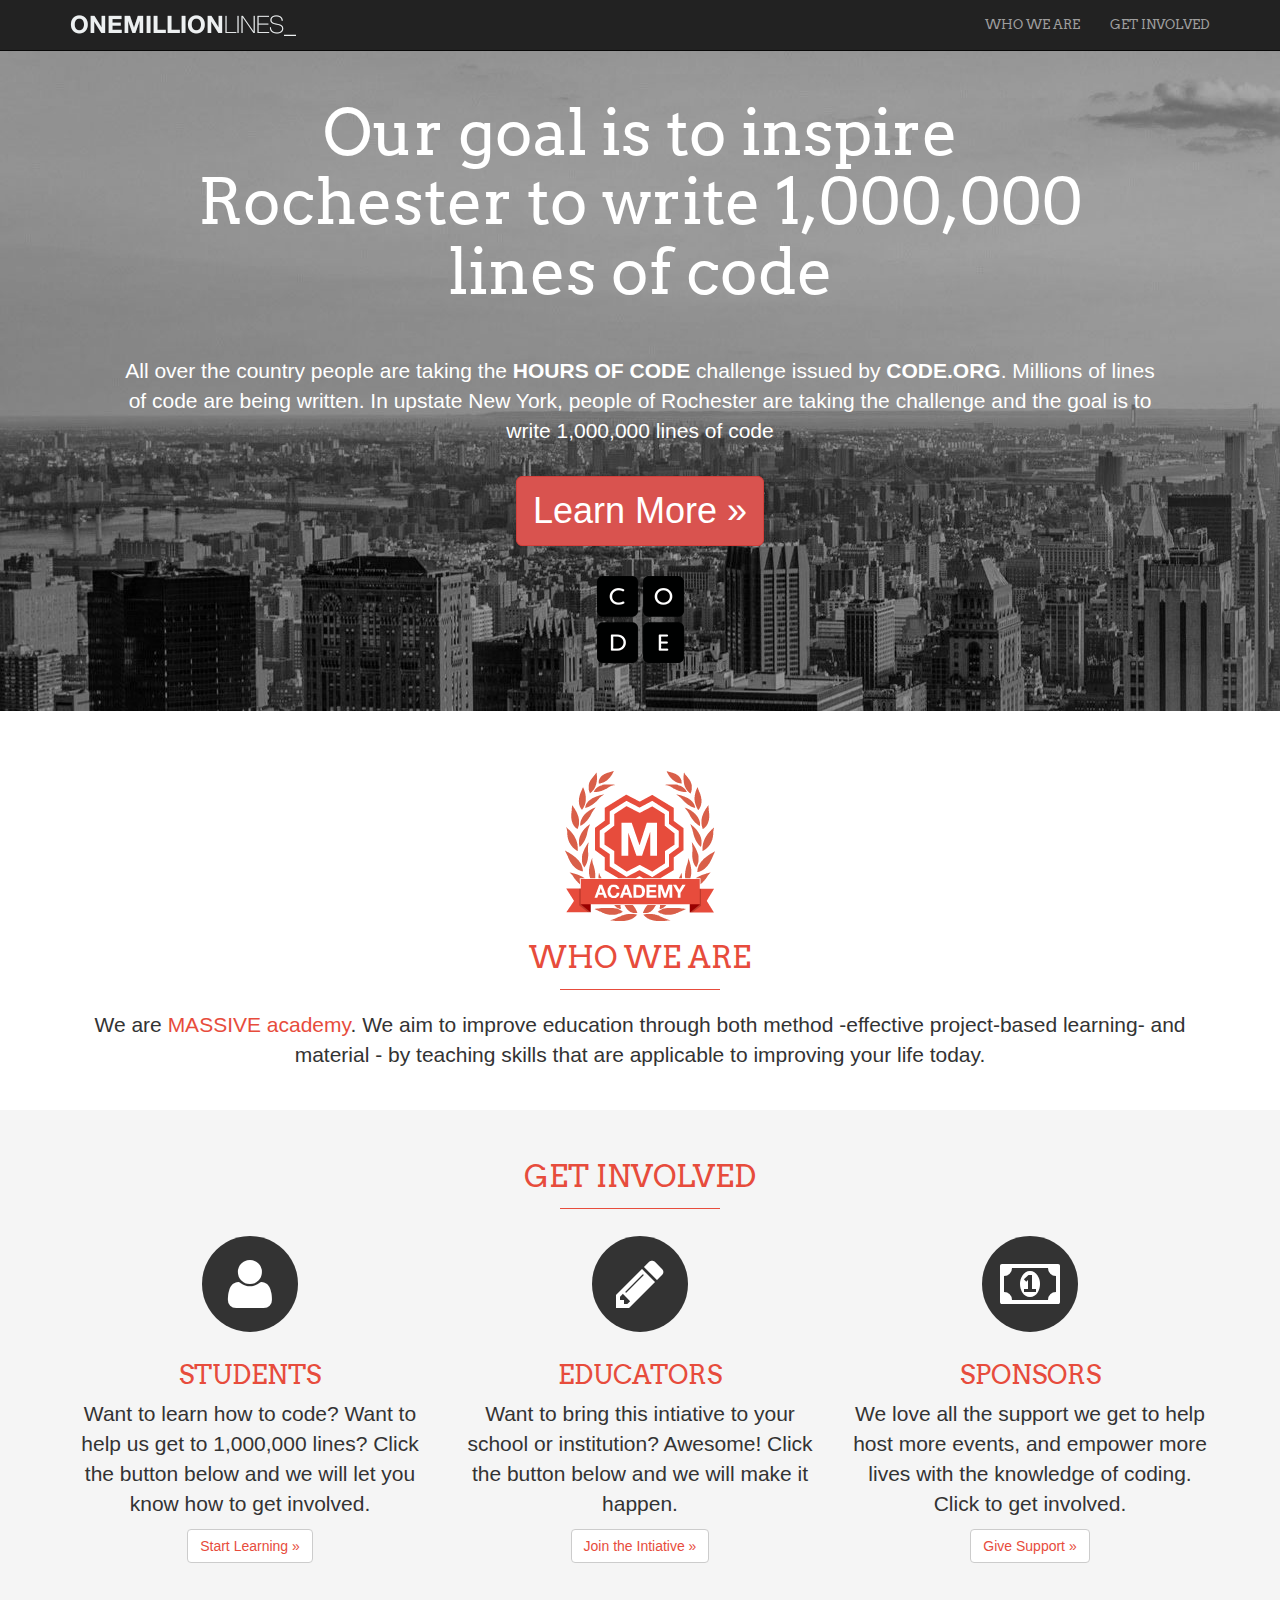
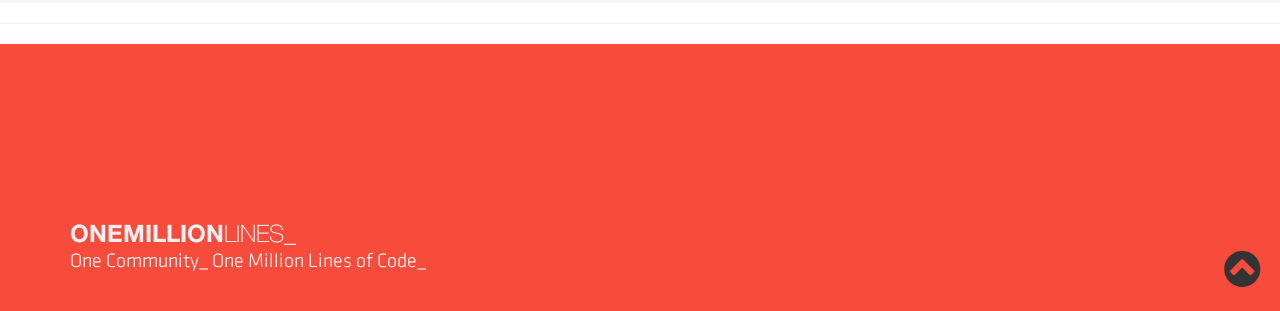
==== first-site/index.html @ d480a221 "Responsive Websites in HTML5, CSS3 and Bootstrap" ====
<!DOCTYPE html>
<html lang="en">
  <head>
    <meta charset="utf-8">
    <meta http-equiv="X-UA-Compatible" content="IE=edge">
    <meta name="viewport" content="width=device-width, initial-scale=1">
    <meta name="description" content="">
    <meta name="author" content="">
    <link rel="icon" href="../../favicon.ico">

    <title>One Million Line</title>

    <!-- This is our Google Avro Font and Font-Awesome-->
    <link href='http://fonts.googleapis.com/css?family=Arvo' rel='stylesheet' type='text/css'>
    <link rel="stylesheet" href="fonts/font-awesome/css/font-awesome.min.css">

    <!-- Bootstrap core CSS -->
    <link href="css/bootstrap.min.css" rel="stylesheet">

    <!-- Custom styles for this template -->
    <link href="css/custom.css" rel="stylesheet">

    <!-- Just for debugging purposes. Don't actually copy these 2 lines! -->
    <!--[if lt IE 9]><script src="../../assets/js/ie8-responsive-file-warning.js"></script><![endif]-->
    <script src="../../assets/js/ie-emulation-modes-warning.js"></script>

    <!-- HTML5 shim and Respond.js for IE8 support of HTML5 elements and media queries -->
    <!--[if lt IE 9]>
      <script src="https://oss.maxcdn.com/html5shiv/3.7.2/html5shiv.min.js"></script>
      <script src="https://oss.maxcdn.com/respond/1.4.2/respond.min.js"></script>
    <![endif]-->
  </head>

  <body data-spy="scroll" data-target=".navbar-collapse" data-offset="50">

     <nav class="navbar navbar-inverse navbar-fixed-top" role="navigation">
      <div class="container">
        <div class="navbar-header">
          <a class="navbar-brand" href="#jumbotron"><img src="images/top-logo.png" alt="One Million Lines"></a>
        </div>
        <div id="navbar" class="collapse navbar-collapse">
          <ul class="nav navbar-nav navbar-right">
            <li><a href="#who">WHO WE ARE</a></li>
            <li><a href="#get-involved">GET INVOLVED</a></li>
          </ul>
        </div><!--/.nav-collapse -->
      </div>
    </nav>

    <!-- Main jumbotron for a primary marketing message or call to action -->
    <div id="jumbotron" class="jumbotron">
      <div class="container">
        <h1>Our goal is to inspire <br> Rochester to write 1,000,000 <br> lines of code</h1>
        <p> All over the country people are taking the <strong> HOURS OF CODE </strong> challenge issued by <strong>CODE.ORG</strong>. Millions of lines of code are being written. In upstate New York, people of Rochester are taking the challenge and the goal is to write 1,000,000 lines of code </p>
        <p><a class="btn btn-danger btn-lg" href="#" role="button" data-toggle="modal" data-target="#myModal">Learn More &raquo;</a></p>

        <!-- Modal -->
        <div class="modal fade" id="myModal" tabindex="-1" role="dialog" aria-labelledby="myModalLabel" aria-hidden="true">
          <div class="modal-dialog">
            <div class="modal-content">
             <button type="button" class="close" data-dismiss="modal">
              <span aria-hidden="true">×</span>
              <span class="sr-only">Close</span>
             </button>
             <iframe width="560" height="315" src="//www.youtube.com/embed/eOG90Q8EfRo?showinfo=0" frameborder="0" allowfullscreen></iframe>  
            </div>
          </div>
        </div>

        <img src="images/code.png" title="Code.org logo" alt="Code.org">
      </div>
    </div>

    <div id="who">
      <div class="container homepage">
        <img src="images/academy-brand-med.png" alt="MASSIVE Academy" target="_blank" title="MASSIVE Academy">
        <h2>Who we are</h2>
        <hr>
        <p>We are <a href="http://www.massiveacademy.us">MASSIVE academy</a>. We aim to improve education through both method -effective project-based learning- and material - by teaching skills that are applicable to improving your life today.</p>
      </div>
    </div>

    <div id="get-involved">
      <div class="container homepage">
       <h2>Get Involved</h2>
       <hr>
        <div class="row">
          <div class="col-md-4">
            <span class="fa-stack fa-4x">
              <i class="fa fa-circle fa-stack-2x"></i>
              <i class="fa fa-user fa-stack-1x fa-inverse"></i>
            </span>
            <h3>Students</h3>
            <p>Want to learn how to code? Want to help us get to 1,000,000 lines? Click the button below and we will let you know how to get involved. </p>
            <p><a class="btn btn-default" href="#" role="button">Start Learning &raquo;</a></p>
          </div>
          <div class="col-md-4">
            <span class="fa-stack fa-4x">
              <i class="fa fa-circle fa-stack-2x"></i>
              <i class="fa fa-pencil fa-stack-1x fa-inverse"></i>
            </span>
            <h3>Educators</h3>
            <p>Want to bring this intiative to your school or institution? Awesome! Click the button below and we will make it happen. </p>
            <p><a class="btn btn-default" href="#" target="_blank" role="button">Join the Intiative &raquo;</a></p>
         </div>
          <div class="col-md-4">
            <span class="fa-stack fa-4x">
              <i class="fa fa-circle fa-stack-2x"></i>
              <i class="fa fa-money fa-stack-1x fa-inverse"></i>
            </span>
            <h3>Sponsors</h3>
            <p>We love all the support we get to help host more events, and empower more lives with the knowledge of coding. Click to get involved.</p>
            <p><a class="btn btn-default" href="#" role="button">Give Support &raquo;</a></p>
          </div>
        </div>
      </div> <!-- /container -->
    </div>
    <hr>

    <footer>
    <div class="container">
      <p><img src="images/one-million-bottom-brand.png"></p>
    </div>
    <div id="back-to-top">
      <a href="#jumbotron"><i class="fa fa-3x fa-chevron-circle-up"></i></a>
    </div>
    </footer>
    
    


    <!-- Bootstrap core JavaScript
    ================================================== -->
    <!-- Placed at the end of the document so the pages load faster -->
    <script src="https://ajax.googleapis.com/ajax/libs/jquery/1.11.1/jquery.min.js"></script>
    <script src="js/bootstrap.min.js"></script>
    <script src="js/smoothscroll.js"></script>
  </body>
</html>
---- first-site/css/custom.css ----
/* Move down content because we have a fixed navbar that is 50px tall */
body {
  padding-top: 50px;
}

ul.nav{
	font-family: 'Arvo', serif;
	font-size: 13px;
}

#get-involved{
	background-color: #f5f5f5;
}

#back-to-top{
	position: fixed;
	bottom: 20px;
	right: 20px;
	position: absolute;
}

#back-to-top a{
	color:#333;
}
.jumbotron{
	text-align: center;
	background-image: url("../images/hero-image.jpg");
	color: white;
	/*color: red;*/
}

.jumbotron h1{
	margin-top: 0px;
	margin-bottom: 50px;
}

.jumbotron p{
	margin-bottom: 30px;
	font-weight: 100;
	padding: 0px 50px;
}

.btn-lg{
	font-size: 36px;
}

/* For video displayed on the page*/
.modal-content iframe{
	padding-top: 15px;
	padding-bottom: 10px;
}

.modal-dialog{
	position: absolute;
	left: 50%;
	margin-left: -300px;
	top: 50%;
	margin-top: -173px;
}

.modal-content button.close{
	position: absolute;
	top: 5px;
	right: 5px;
	background-color: white;
	width: 30px;
	opacity: 1;
	border-radius: 24px;
	-webkit-border-radius: 24px;
}
/*
.jumbotron p{
	color: blue;
}*/

.jumbotron h1{
	font-family: 'Arvo', serif;
}

.homepage{
	text-align: center;
	padding-top: 30px;
	padding-bottom: 30px;
}

.homepage h2, h3{
	text-transform: uppercase;
	color: #e74c3c;
	font-family: 'Arvo', courier, serif;
}

.homepage h2{
	font-size: 30px;
}

.homepage h3{
	font-size: 26px;
}

.homepage p{
	font-size: 21px;
	font-weight: 300;
}

.homepage a{
	color: #e74c3c;
}

.homepage a:hover{
	color: #e74c3c;
	text-decoration: none;
	opacity: .8;
}

.homepage hr{
	border-top: 1px solid #e74c3c;
	width: 160px;
	margin-top: 15px;
}

footer{
	background-color: #f74c3c;
	padding-top: 180px;
	padding-bottom: 30px;
	position: relative;
}

/* Responsive Styling*/

@media (max-width: 1199px) { 
	.jumbotron h1{
		font-size: 56px;
		margin-bottom: 30px;
	}

@media (max-width: 991px) { 
	.jumbotron h1{
		font-size: 44px;
		margin-bottom: 30px;
	}

	.jumbotron p{
		padding: 0px 10px;
	}

	#get-involved.col-md-4{
		padding-top: 20px;
		padding-bottom: 20px;
	}
}

@media (max-width: 767px) { 
	.jumbotron h1{
		font-size: 24px;
		margin-bottom: 30px;
	}

	.jumbotron p{
		padding: 0;
		font-size: 16px;
	}

	.btn-lg{
		font-size: 18px;
	}

	.homepage p{
		font-size: 18px;
	}

	footer img{
		width: 80%;
	}
	
}
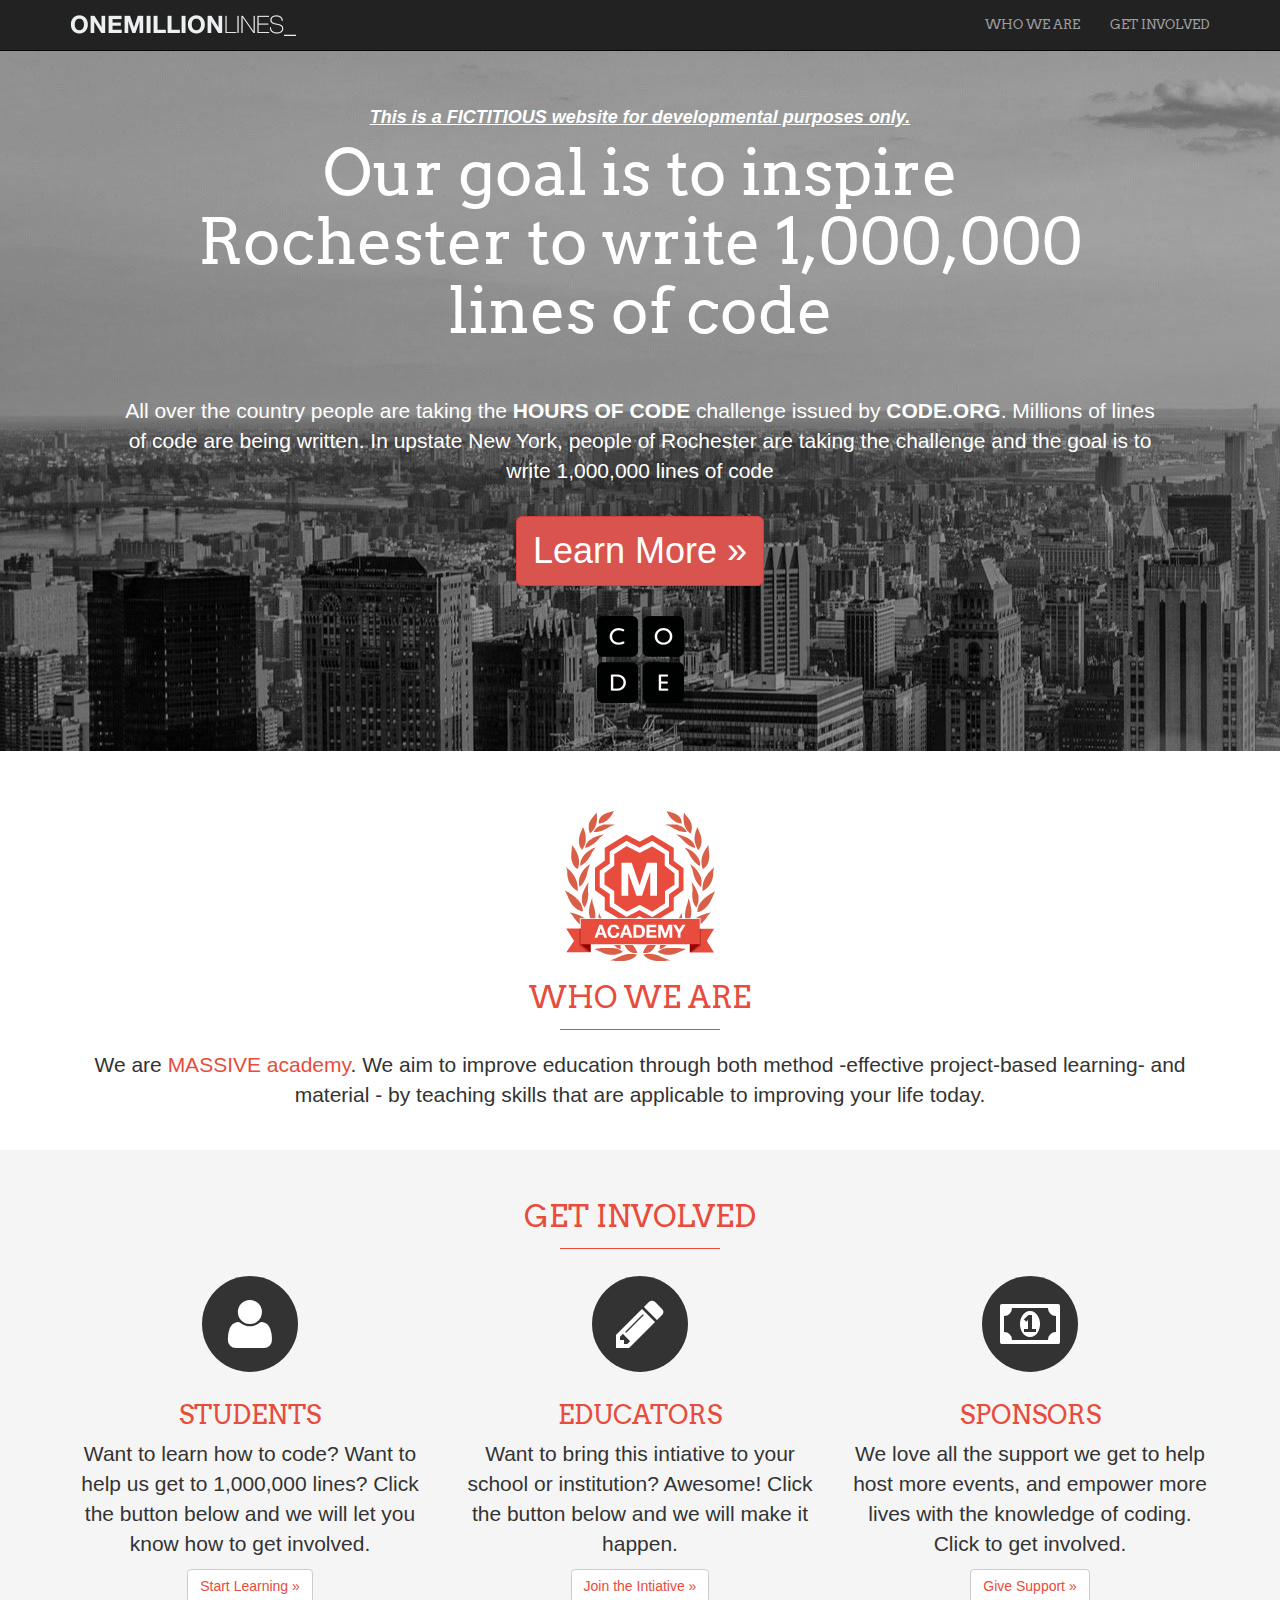
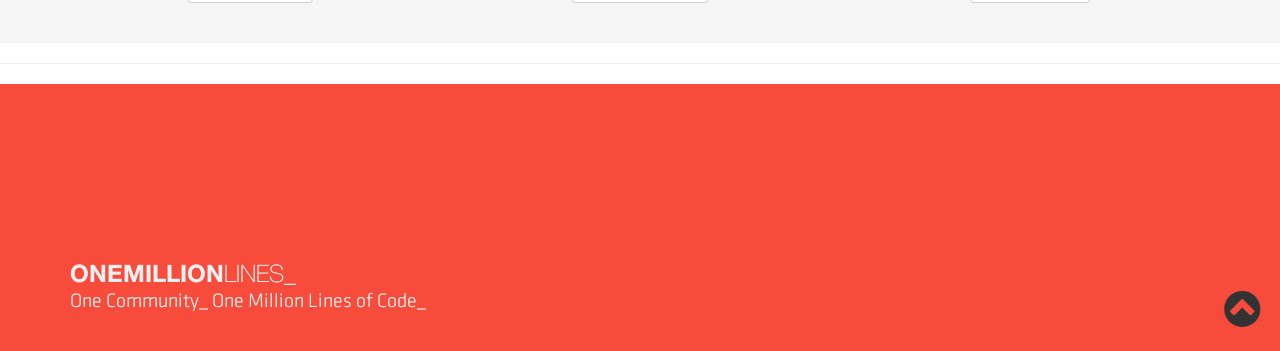
==== commit a922d98d: "Refactoring" ====
--- a/first-site/index.html
+++ b/first-site/index.html
@@ -50,7 +50,7 @@
     <!-- Main jumbotron for a primary marketing message or call to action -->
     <div id="jumbotron" class="jumbotron">
       <div class="container">
-        <h1>Our goal is to inspire <br> Rochester to write 1,000,000 <br> lines of code</h1>
+          <h4><em><strong><u>This is a FICTITIOUS website for developmental purposes only.</u></strong></em></h4><h1>Our goal is to inspire <br> Rochester to write 1,000,000 <br> lines of code</h1>
         <p> All over the country people are taking the <strong> HOURS OF CODE </strong> challenge issued by <strong>CODE.ORG</strong>. Millions of lines of code are being written. In upstate New York, people of Rochester are taking the challenge and the goal is to write 1,000,000 lines of code </p>
         <p><a class="btn btn-danger btn-lg" href="#" role="button" data-toggle="modal" data-target="#myModal">Learn More &raquo;</a></p>
 
